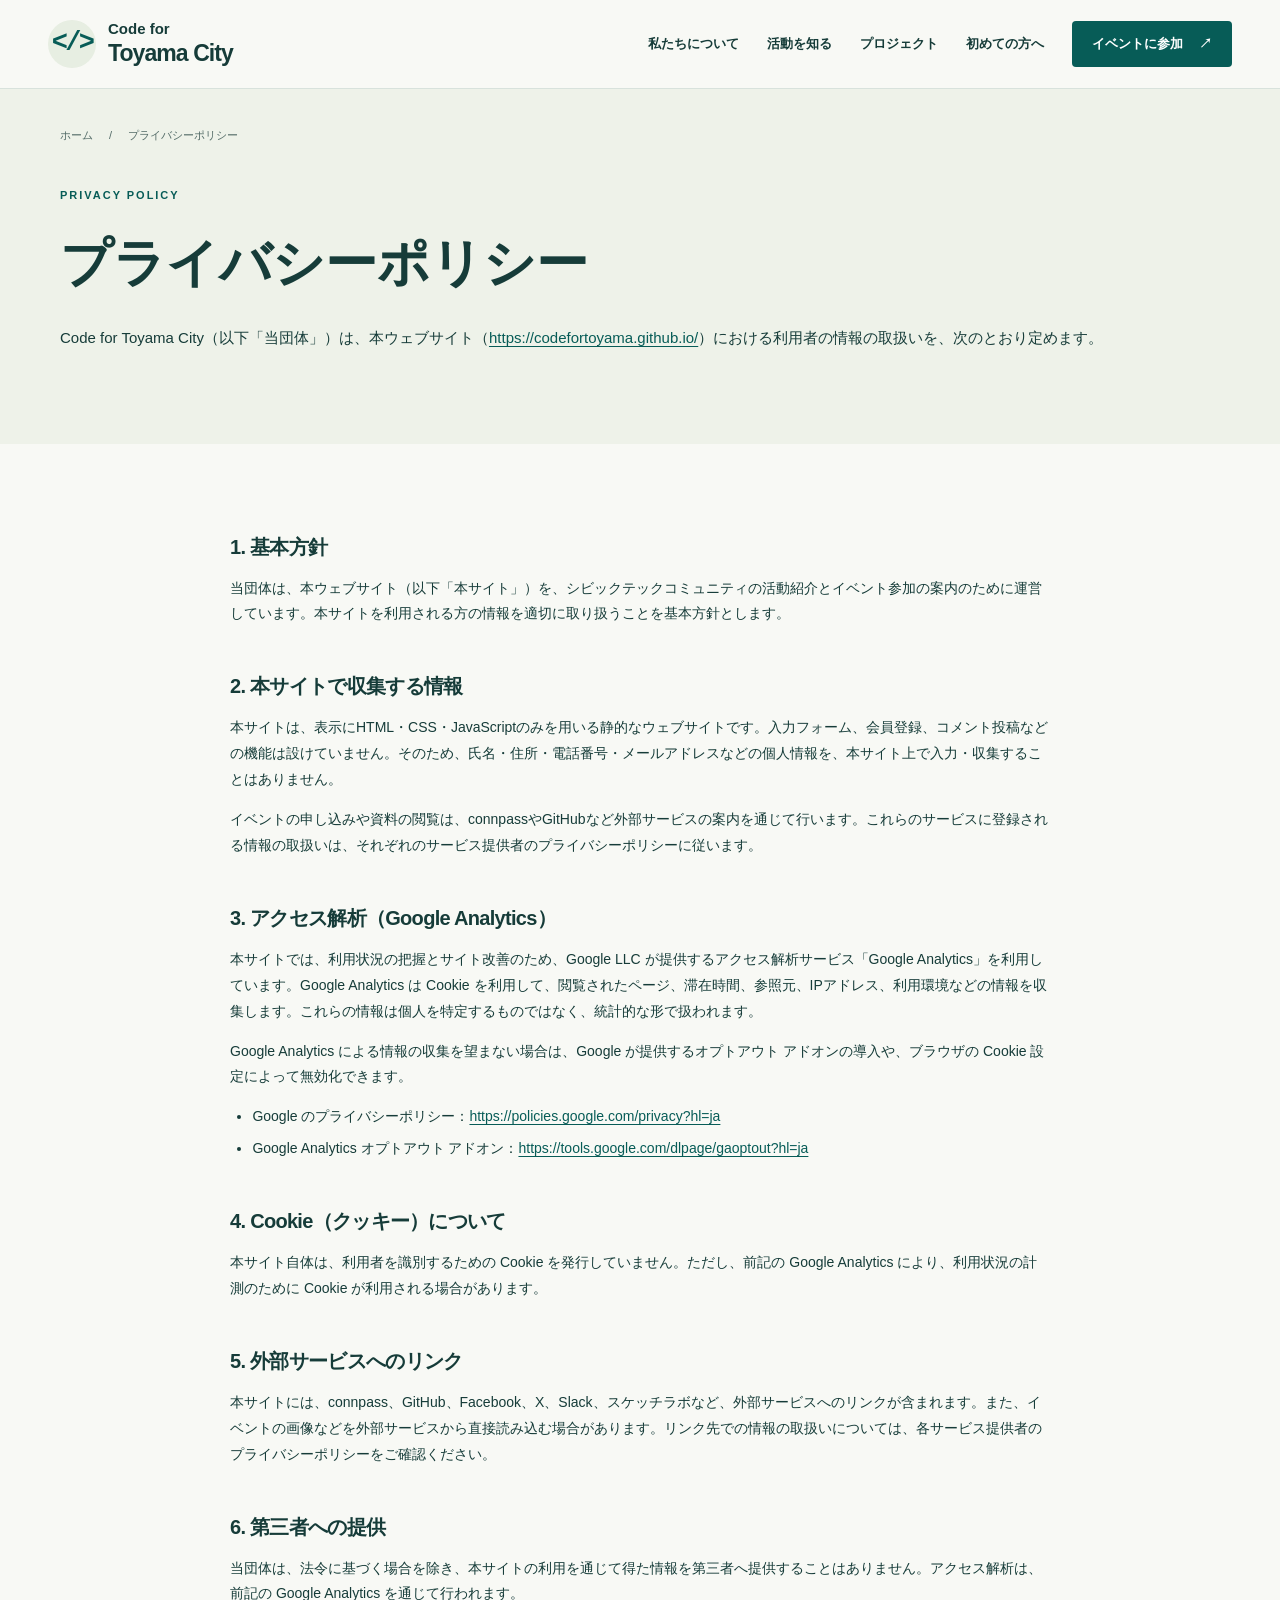
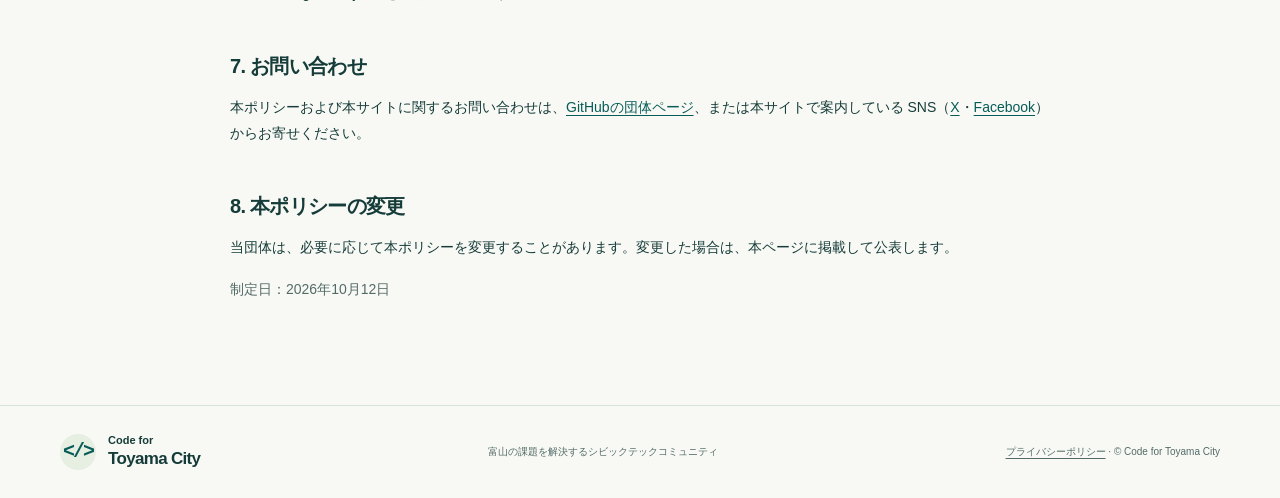
==== privacy.html @ ce1b4b66 "Drop unused legacy assets and add privacy policy - Remove js/scripts.js (third-party CORS proxy) and" ====
<!doctype html>
<html lang="ja">
<head>
  <meta charset="utf-8">
  <!-- Google tag (gtag.js) -->
  <script async src="https://www.googletagmanager.com/gtag/js?id=G-0SFK86LPGH"></script>
  <script>
    window.dataLayer = window.dataLayer || [];
    function gtag(){dataLayer.push(arguments);}
    gtag('js', new Date());
    gtag('config', 'G-0SFK86LPGH');
  </script>
  <meta name="viewport" content="width=device-width, initial-scale=1">
  <meta name="description" content="Code for Toyama Cityのウェブサイトにおけるプライバシーポリシー。アクセス解析の利用、Cookie、外部サービスへのリンク、情報の取扱いについて掲載しています。">
  <meta name="theme-color" content="#075c57">
  <meta property="og:type" content="website">
  <meta property="og:title" content="プライバシーポリシー | Code for Toyama City">
  <meta property="og:description" content="Code for Toyama Cityのウェブサイトにおける情報の取扱いについて。">
  <meta property="og:url" content="https://codefortoyama.github.io/privacy.html">
  <meta property="og:image" content="https://codefortoyama.github.io/assets/img/masthead.jpg">
  <meta property="og:locale" content="ja_JP">
  <meta name="twitter:card" content="summary_large_image">
  <link rel="canonical" href="https://codefortoyama.github.io/privacy.html">
  <link rel="icon" href="assets/img/favicon.ico">
  <link rel="apple-touch-icon" href="assets/img/apple-touch-icon.png">
  <link rel="stylesheet" href="css/site.css">
  <script src="js/site.js" defer></script>
  <title>プライバシーポリシー | Code for Toyama City</title>
</head>
<body>
  <a class="skip-link" href="#main">本文へ移動</a>
  <header class="site-header">
    <div class="header-inner">
      <a class="brand" href="./" aria-label="Code for Toyama City ホーム"><span class="brand-symbol" aria-hidden="true">&lt;/&gt;</span><span>Code for <strong>Toyama City</strong></span></a>
      <button class="menu-toggle" type="button" aria-expanded="false" aria-controls="navigation" hidden>メニュー <span aria-hidden="true">☰</span></button>
      <nav id="navigation" class="navigation" aria-label="メインナビゲーション">
        <a href="./#about">私たちについて</a>
        <a href="./#activities">活動を知る</a>
        <a href="projects.html">プロジェクト</a>
        <a href="./#first-step">初めての方へ</a>
        <a class="nav-cta" href="https://codefortoyama.connpass.com/">イベントに参加 <span aria-hidden="true">↗</span></a>
      </nav>
    </div>
  </header>
  <main id="main">
    <section class="project-page-hero" aria-labelledby="page-title">
      <div class="container">
        <nav class="breadcrumbs" aria-label="パンくず"><a href="./">ホーム</a><span aria-hidden="true">/</span><span aria-current="page">プライバシーポリシー</span></nav>
        <p class="eyebrow">PRIVACY POLICY</p>
        <h1 id="page-title">プライバシーポリシー</h1>
        <p class="project-page-description">Code for Toyama City（以下「当団体」）は、本ウェブサイト（<a href="https://codefortoyama.github.io/">https://codefortoyama.github.io/</a>）における利用者の情報の取扱いを、次のとおり定めます。</p>
      </div>
    </section>
    <section class="section">
      <div class="container legal">
        <h2>1. 基本方針</h2>
        <p>当団体は、本ウェブサイト（以下「本サイト」）を、シビックテックコミュニティの活動紹介とイベント参加の案内のために運営しています。本サイトを利用される方の情報を適切に取り扱うことを基本方針とします。</p>

        <h2>2. 本サイトで収集する情報</h2>
        <p>本サイトは、表示にHTML・CSS・JavaScriptのみを用いる静的なウェブサイトです。入力フォーム、会員登録、コメント投稿などの機能は設けていません。そのため、氏名・住所・電話番号・メールアドレスなどの個人情報を、本サイト上で入力・収集することはありません。</p>
        <p>イベントの申し込みや資料の閲覧は、connpassやGitHubなど外部サービスの案内を通じて行います。これらのサービスに登録される情報の取扱いは、それぞれのサービス提供者のプライバシーポリシーに従います。</p>

        <h2>3. アクセス解析（Google Analytics）</h2>
        <p>本サイトでは、利用状況の把握とサイト改善のため、Google LLC が提供するアクセス解析サービス「Google Analytics」を利用しています。Google Analytics は Cookie を利用して、閲覧されたページ、滞在時間、参照元、IPアドレス、利用環境などの情報を収集します。これらの情報は個人を特定するものではなく、統計的な形で扱われます。</p>
        <p>Google Analytics による情報の収集を望まない場合は、Google が提供するオプトアウト アドオンの導入や、ブラウザの Cookie 設定によって無効化できます。</p>
        <ul>
          <li>Google のプライバシーポリシー：<a href="https://policies.google.com/privacy?hl=ja">https://policies.google.com/privacy?hl=ja</a></li>
          <li>Google Analytics オプトアウト アドオン：<a href="https://tools.google.com/dlpage/gaoptout?hl=ja">https://tools.google.com/dlpage/gaoptout?hl=ja</a></li>
        </ul>

        <h2>4. Cookie（クッキー）について</h2>
        <p>本サイト自体は、利用者を識別するための Cookie を発行していません。ただし、前記の Google Analytics により、利用状況の計測のために Cookie が利用される場合があります。</p>

        <h2>5. 外部サービスへのリンク</h2>
        <p>本サイトには、connpass、GitHub、Facebook、X、Slack、スケッチラボなど、外部サービスへのリンクが含まれます。また、イベントの画像などを外部サービスから直接読み込む場合があります。リンク先での情報の取扱いについては、各サービス提供者のプライバシーポリシーをご確認ください。</p>

        <h2>6. 第三者への提供</h2>
        <p>当団体は、法令に基づく場合を除き、本サイトの利用を通じて得た情報を第三者へ提供することはありません。アクセス解析は、前記の Google Analytics を通じて行われます。</p>

        <h2>7. お問い合わせ</h2>
        <p>本ポリシーおよび本サイトに関するお問い合わせは、<a href="https://github.com/codefortoyama">GitHubの団体ページ</a>、または本サイトで案内している SNS（<a href="https://x.com/codefortoyama">X</a>・<a href="https://www.facebook.com/codefortoyama/">Facebook</a>）からお寄せください。</p>

        <h2>8. 本ポリシーの変更</h2>
        <p>当団体は、必要に応じて本ポリシーを変更することがあります。変更した場合は、本ページに掲載して公表します。</p>

        <p class="section-note">制定日：2026年10月12日</p>
      </div>
    </section>
  </main>
  <footer class="site-footer"><div class="container footer-layout"><a class="brand" href="./"><span class="brand-symbol" aria-hidden="true">&lt;/&gt;</span><span>Code for <strong>Toyama City</strong></span></a><p>富山の課題を解決するシビックテックコミュニティ</p><small><a href="privacy.html">プライバシーポリシー</a> · © Code for Toyama City</small></div></footer>
</body>
</html>
---- css/site.css ----
:root {
  --ink: #163c39;
  --teal: #075c57;
  --muted: #536b67;
  --paper: #f8f9f5;
  --lime: #def39a;
  --line: #d8e2dc;
  --width: 1160px;
}
* { box-sizing: border-box; }
html { scroll-behavior: smooth; scroll-padding-top: 100px; }
body { margin: 0; color: var(--ink); background: var(--paper); font-family: "Noto Sans JP", "Hiragino Kaku Gothic ProN", "Yu Gothic", Meiryo, sans-serif; line-height: 1.85; -webkit-font-smoothing: antialiased; }
a { color: inherit; text-decoration: none; }
button { font: inherit; }
img { display: block; max-width: 100%; height: auto; }
h1, h2, h3, p, figure { margin: 0; }
h1, h2, h3 { line-height: 1.5; }
a, button, summary { -webkit-tap-highlight-color: transparent; }
:focus-visible { outline: 3px solid #b55217; outline-offset: 5px; }
.container { width: min(var(--width), calc(100% - 96px)); margin-inline: auto; }
.skip-link { position: fixed; top: -100px; left: 16px; z-index: 100; background: white; padding: 12px 24px; }
.skip-link:focus { top: 12px; }
.site-header { position: sticky; top: 0; z-index: 20; background: rgba(248, 249, 245, .97); border-bottom: 1px solid var(--line); }
.header-inner { min-height: 88px; max-width: 1440px; margin: auto; padding: 14px 48px; display: flex; align-items: center; justify-content: space-between; gap: 32px; }
.brand { display: inline-flex; align-items: center; gap: 12px; font-size: 15px; font-weight: 600; line-height: 1.25; flex-shrink: 0; }
.brand strong { display: block; font-size: 23px; letter-spacing: -.04em; }
.brand-symbol { font-family: monospace; font-size: 27px; font-weight: 700; color: var(--teal); background: #e7eee2; width: 48px; height: 48px; display: grid; place-items: center; border-radius: 50%; letter-spacing: -.1em; }
.navigation { display: flex; align-items: center; gap: 28px; font-size: 13px; font-weight: 700; }
.navigation a { transition: color .2s; }
.navigation a:hover { color: #26756d; }
.navigation .nav-cta { background: var(--teal); color: white; padding: 11px 20px; border-radius: 4px; }
.nav-cta span { margin-left: 12px; }
.navigation .nav-cta:hover { background: #164e47; }
.menu-toggle { display: none; }
.hero { position: relative; min-height: 660px; color: white; display: flex; align-items: center; isolation: isolate; overflow: hidden; }
.hero-image, .hero-shade { position: absolute; inset: 0; width: 100%; height: 100%; z-index: -1; }
.hero-image { object-fit: cover; object-position: center 68%; }
.hero-shade { background: linear-gradient(90deg, rgba(8, 39, 40, .83), rgba(8, 39, 40, .46) 53%, rgba(8, 39, 40, .08)); }
.hero-content { padding-block: 76px 112px; }
.eyebrow { font-family: Arial, sans-serif; font-weight: 700; font-size: 11px; letter-spacing: .18em; line-height: 1.5; color: var(--teal); margin-bottom: 20px; }
.eyebrow.light { color: var(--lime); }
.hero h1 { font-size: clamp(40px, 4.9vw, 68px); letter-spacing: .045em; font-weight: 800; line-height: 1.45; margin-bottom: 26px; }
.hero-description { font-size: 16px; line-height: 2; letter-spacing: .04em; }
.hero-actions { display: flex; gap: 30px; align-items: center; flex-wrap: wrap; margin-top: 34px; }
.button { display: inline-flex; align-items: center; justify-content: space-between; gap: 32px; min-height: 56px; padding: 16px 26px; border-radius: 4px; font-size: 14px; font-weight: 700; transition: background .2s, transform .2s; }
.button-lime { color: var(--ink); background: var(--lime); }
.button-lime:hover { background: #cde879; transform: translateY(-2px); }
.hero-link { font-size: 13px; border-bottom: 1px solid #a4b6ac; padding-block: 10px; }
.hero-link span { margin-left: 20px; }
.hero-bottom { position: absolute; bottom: 27px; left: 0; right: 0; display: flex; justify-content: space-between; align-items: center; font-size: 11px; letter-spacing: .08em; color: #e5ece7; }
.hero-location { font-family: Arial, sans-serif; font-size: 10px; letter-spacing: .18em; }
.mobile-break { display: none; }
.section { padding-block: 88px; }
.section-heading { display: flex; justify-content: space-between; align-items: end; gap: 32px; margin-bottom: 36px; }
.section-heading .eyebrow { margin-bottom: 12px; }
h2 { font-size: clamp(25px, 2.55vw, 34px); letter-spacing: -.035em; font-weight: 700; }
.text-link { display: inline-flex; gap: 24px; align-items: center; font-size: 13px; font-weight: 700; border-bottom: 1px solid var(--ink); padding-bottom: 6px; flex-shrink: 0; }
.text-link:hover { color: var(--teal); border-color: var(--teal); }
.events-section { background: #eef2e9; padding-block: 60px; }
.event-feature { display: flex; align-items: stretch; background: white; border: 1px solid var(--line); border-radius: 6px; overflow: hidden; }
.event-feature-connpass { flex-direction: column; }
.event-content { display: flex; align-items: stretch; min-width: 0; }
.event-eyecatch-link { display: block; background: #edf2ed; border-bottom: 1px solid var(--line); }
.event-eyecatch { display: block; width: 100%; height: clamp(180px, 24vw, 280px); object-fit: contain; }
.event-history-image { width: 100px; height: auto; aspect-ratio: 1200 / 630; object-fit: contain; background: #edf2ed; border-radius: 3px; flex-shrink: 0; }
.event-date { width: 152px; flex-shrink: 0; margin-block: 30px; border-right: 1px solid var(--line); display: flex; flex-direction: column; justify-content: center; align-items: center; font-family: Arial, sans-serif; }
.event-date span { font-size: 11px; letter-spacing: .1em; }
.event-date strong { font-size: 66px; line-height: 1.15; font-weight: 500; }
.event-body { padding: 30px 32px; flex: 1; }
.tags { display: flex; flex-wrap: wrap; gap: 8px; margin-bottom: 12px; }
.tag { color: var(--teal); font-size: 10px; font-weight: 700; background: #e6eee5; padding: 3px 10px; border: 1px solid #e6eee5; border-radius: 2px; }
.tag-outline { background: transparent; border-color: var(--line); color: var(--muted); }
.event-body h3 { font-size: 22px; margin-bottom: 10px; }
.event-body > p { font-size: 13px; color: var(--muted); }
.event-meta { display: flex; flex-wrap: wrap; gap: 8px 20px; margin-top: 16px; font-size: 12px; font-weight: 700; }
.event-body .event-organizer { font-size: 11px; margin-top: 8px; }
.event-link { display: flex; flex-direction: column; justify-content: center; font-size: 13px; font-weight: 700; padding: 28px; background: #fafbf8; border-left: 1px solid var(--line); }
.event-link span { font-size: 11px; font-weight: 400; color: var(--muted); }
.event-link:hover { background: #edf4e2; }
.section-note { font-size: 11px; color: var(--muted); margin-top: 16px; }
.event-group-heading { font-size: 17px; margin: 30px 0 16px; }
.connpass-events { display: grid; gap: 16px; }
.event-empty { padding: 24px; background: white; border: 1px solid var(--line); font-size: 13px; }
.event-history { margin-top: 24px; }
.event-history summary { cursor: pointer; font-size: 13px; font-weight: 700; padding: 12px 0; }
.event-history ul { list-style: none; margin: 0; padding: 0; }
.event-history li { border-top: 1px solid var(--line); }
.event-history a { display: flex; align-items: baseline; gap: 20px; padding: 14px 0; font-size: 13px; }
.event-history a:hover { color: var(--teal); }
.event-history time { flex-shrink: 0; font-family: Arial, sans-serif; font-size: 11px; color: var(--muted); }
.event-history span:last-child { margin-left: auto; }
.feed-warning { color: #834817; }
.about-layout { display: grid; grid-template-columns: 1fr 1fr; gap: 68px; }
.about-intro h2 { font-size: clamp(26px, 2.5vw, 34px); line-height: 1.8; }
.about-copy > p { margin-bottom: 20px; font-size: 14px; }
.about-copy .lead { font-size: 18px; font-weight: 700; }
.civic-note { border-left: 3px solid var(--teal); padding-left: 20px; margin-top: 30px; }
.small-label { font-size: 11px; font-weight: 700; color: var(--teal); }
.civic-note p { font-size: 12px; color: var(--muted); margin-top: 8px; }
.activities-section { border-top: 1px solid var(--line); }
.heading-description { font-size: 13px; color: var(--muted); }
.activities-layout { display: grid; grid-template-columns: 1.05fr 1fr; gap: 56px; align-items: center; }
.community-photo img { width: 100%; aspect-ratio: 4 / 3; object-fit: cover; border-radius: 4px; }
.community-photo figcaption { font-size: 11px; color: var(--muted); margin-top: 12px; }
.activity-list article { display: flex; gap: 24px; padding-block: 24px; border-bottom: 1px solid var(--line); }
.activity-list article:first-child { padding-top: 0; }
.activity-list article:last-child { border: 0; }
.activity-number { font-family: Arial, sans-serif; font-size: 12px; color: var(--teal); padding-top: 6px; }
.activity-list h3 { font-size: 21px; margin-bottom: 10px; }
.activity-list p { font-size: 13px; color: var(--muted); }
.activity-example { display: grid; grid-template-columns: auto 1fr auto; align-items: center; gap: 32px; padding: 30px 0; border-block: 1px solid var(--line); margin-top: 48px; }
.activity-example h3 { font-size: 17px; margin-bottom: 6px; }
.activity-example p { font-size: 12px; color: var(--muted); }
.example-date { font-size: 11px; color: var(--muted); }
.first-section { background: #edf2ed; }
.projects-section { border-top: 1px solid var(--line); background: #fff; }
.projects-intro { font-size: 14px; color: var(--muted); margin: -12px 0 28px; }
.project-grid { display: grid; grid-template-columns: repeat(3, minmax(0, 1fr)); gap: 24px; }
.project-card { display: flex; flex-direction: column; padding: 28px; background: var(--paper); border: 1px solid var(--line); border-radius: 5px; transition: border-color .2s, transform .2s; }
.project-card:hover { border-color: var(--teal); transform: translateY(-3px); }
.project-main-link { display: flex; flex-direction: column; flex: 1; }
.project-eyecatch { display: block; width: 100%; height: auto; aspect-ratio: 1200 / 630; object-fit: contain; background: #edf2ed; border-radius: 3px; margin-bottom: 24px; }
.project-source-link { font-size: 11px; color: var(--muted); margin-top: 16px; align-self: start; }
.project-source-link:hover, .repository-source-link:hover { color: var(--teal); text-decoration: underline; }
.project-card-number { font-family: Arial, sans-serif; font-size: 11px; letter-spacing: .12em; color: var(--teal); }
.project-card h3 { margin: 20px 0 12px; font-size: 21px; overflow-wrap: anywhere; }
.project-card p { font-size: 13px; color: var(--muted); margin-bottom: 24px; }
.project-card-bottom { margin-top: auto; padding-top: 20px; border-top: 1px solid var(--line); display: flex; justify-content: space-between; align-items: center; gap: 12px; font-size: 11px; }
.project-card time { color: var(--muted); }
.project-card-bottom > span { font-weight: 700; white-space: nowrap; }
.project-page-hero { background: #eef2e9; padding: 36px 0 64px; }
.breadcrumbs { display: flex; gap: 16px; font-size: 11px; color: var(--muted); margin-bottom: 42px; }
.breadcrumbs a:hover { text-decoration: underline; }
.project-page-hero h1 { font-size: clamp(34px, 5vw, 52px); margin-bottom: 22px; }
.project-page-description { font-size: 15px; margin-bottom: 28px; }
.repository-list { list-style: none; margin: 0; padding: 0; }
.repository-list li { border-top: 1px solid var(--line); }
.repository-list li:last-child { border-bottom: 1px solid var(--line); }
.repository-link { display: flex; justify-content: space-between; align-items: center; gap: 24px; padding: 22px 0; }
.repository-link:hover { color: var(--teal); }
.repository-source-link { display: inline-block; font-size: 11px; color: var(--muted); margin: -8px 0 20px; }
.repository-name { display: block; font-size: 17px; font-weight: 700; overflow-wrap: anywhere; }
.repository-description { display: block; color: var(--muted); font-size: 12px; margin-top: 6px; overflow-wrap: anywhere; }
.repository-meta { display: flex; align-items: center; flex-shrink: 0; gap: 20px; font-size: 11px; color: var(--muted); }
.repository-badges { display: inline-flex; flex-wrap: wrap; gap: 8px; margin-top: 8px; }
.repository-meta .repository-destination { font-size: 11px; font-weight: 700; color: var(--teal); }
.navigation a[aria-current="page"] { text-decoration: underline; text-underline-offset: 5px; }
.legal { max-width: 820px; }
.legal h2 { font-size: 20px; margin: 44px 0 14px; }
.legal h2:first-child { margin-top: 0; }
.legal p { font-size: 14px; margin-bottom: 14px; }
.legal ul { margin: 0 0 14px; padding-left: 1.4em; }
.legal li { font-size: 14px; margin-bottom: 6px; }
.legal a, .project-page-description a { color: var(--teal); text-decoration: underline; text-underline-offset: 3px; overflow-wrap: anywhere; }
.legal a:hover, .project-page-description a:hover { color: #26756d; }
.site-footer small a { text-decoration: underline; text-underline-offset: 3px; }
.site-footer small a:hover { color: var(--teal); }
.steps { list-style: none; padding: 0; margin: 0; display: grid; grid-template-columns: repeat(3, 1fr); gap: 36px; }
.steps li { border-top: 2px solid var(--teal); padding-top: 20px; }
.step-number { font-family: Arial, sans-serif; font-size: 11px; letter-spacing: .12em; color: var(--teal); }
.steps h3 { margin-top: 18px; margin-bottom: 12px; font-size: 18px; }
.steps p { font-size: 13px; color: var(--muted); }
.faq-layout { display: grid; grid-template-columns: 1fr 2fr; gap: 52px; margin-top: 68px; }
.faq-layout > h3 { font-size: 19px; padding-top: 18px; }
.faq-list details { border-bottom: 1px solid #cbd8ce; }
.faq-list details:first-child { border-top: 1px solid #cbd8ce; }
.faq-list summary { cursor: pointer; padding: 18px 32px 18px 0; font-size: 13px; font-weight: 700; list-style: none; position: relative; }
.faq-list summary::-webkit-details-marker { display: none; }
.faq-list summary::after { content: "+"; position: absolute; right: 4px; font-size: 22px; top: 12px; color: var(--teal); }
.faq-list details[open] summary::after { content: "−"; }
.faq-list details p { padding-bottom: 20px; font-size: 13px; color: var(--muted); }
.join-section { background: var(--teal); color: white; padding-block: 72px; }
.join-layout { display: flex; align-items: center; justify-content: space-between; gap: 40px; }
.join-layout h2 { font-size: clamp(25px, 2.8vw, 36px); line-height: 1.7; }
.join-layout p:last-child { font-size: 13px; margin-top: 20px; color: #dce8e2; }
.join-layout .button { flex-shrink: 0; }
.follow-section { padding-block: 56px; }
.follow-layout { display: flex; align-items: center; justify-content: space-between; gap: 40px; }
.follow-layout .eyebrow { margin-bottom: 10px; }
.follow-layout h2 { font-size: 22px; }
.social-links { display: flex; flex-wrap: wrap; gap: 18px; }
.social-links a { min-width: 150px; border: 1px solid var(--line); border-radius: 4px; padding: 15px 20px; display: flex; justify-content: space-between; align-items: center; gap: 32px; font-family: Arial, sans-serif; font-size: 14px; font-weight: 700; }
.social-links a:hover { border-color: var(--teal); background: #edf2e9; }
.site-footer { border-top: 1px solid var(--line); padding-block: 28px; }
.footer-layout { display: flex; align-items: center; justify-content: space-between; flex-wrap: wrap; gap: 20px; }
.site-footer .brand { font-size: 11px; }
.site-footer .brand strong { font-size: 17px; }
.site-footer .brand-symbol { font-size: 20px; width: 36px; height: 36px; }
.site-footer p, .site-footer small { font-size: 10px; color: var(--muted); }
@media (min-width: 1500px) { .hero { min-height: 740px; } }
@media (max-width: 1050px) {
  .header-inner { padding-inline: 28px; gap: 20px; }
  .navigation { gap: 16px; font-size: 12px; }
  .container { width: calc(100% - 64px); }
  .event-link { padding: 20px; }
  .about-layout, .activities-layout { gap: 36px; }
  .activity-example { gap: 24px; }
}
@media (max-width: 900px) {
  .header-inner { min-height: 76px; flex-wrap: wrap; gap: 0; padding: 14px 24px; }
  .menu-toggle:not([hidden]) { display: flex; align-items: center; gap: 12px; border: 1px solid var(--line); background: transparent; color: var(--ink); padding: 8px 12px; border-radius: 4px; font-size: 12px; cursor: pointer; }
  .navigation { flex-basis: 100%; flex-direction: column; align-items: stretch; gap: 0; margin-top: 16px; }
  .navigation a { padding: 14px 0; border-top: 1px solid var(--line); }
  .navigation .nav-cta { margin-top: 12px; padding: 12px 16px; }
  .js-enabled .navigation:not(.is-open) { display: none; }
  .project-grid { grid-template-columns: 1fr; }
  .repository-link { align-items: start; }
  .repository-meta { flex-direction: column; align-items: end; gap: 4px; }
}
@media (max-width: 800px) {
  html { scroll-padding-top: 90px; }
  .header-inner { min-height: 76px; flex-wrap: wrap; gap: 0; padding: 14px 24px; }
  .brand { font-size: 12px; }
  .brand strong { font-size: 19px; }
  .brand-symbol { width: 42px; height: 42px; font-size: 23px; }
  .menu-toggle:not([hidden]) { display: flex; align-items: center; gap: 12px; border: 1px solid var(--line); background: transparent; color: var(--ink); padding: 8px 12px; border-radius: 4px; font-size: 12px; cursor: pointer; }
  .navigation { flex-basis: 100%; flex-direction: column; align-items: stretch; gap: 0; margin-top: 16px; }
  .navigation a { padding: 14px 0; border-top: 1px solid var(--line); }
  .navigation .nav-cta { margin-top: 12px; padding: 12px 16px; }
  .js-enabled .navigation:not(.is-open) { display: none; }
  .container { width: calc(100% - 48px); }
  .hero { min-height: 600px; }
  .hero-content { padding-block: 64px 108px; }
  .hero h1 { font-size: clamp(34px, 6.5vw, 52px); }
  .hero-shade { background: linear-gradient(90deg, rgba(8, 39, 40, .84), rgba(8, 39, 40, .38)); }
  .hero-description { font-size: 14px; }
  .hero-actions { gap: 24px; }
  .section { padding-block: 60px; }
  .section-heading { align-items: start; flex-direction: column; gap: 20px; }
  .event-feature { flex-wrap: wrap; }
  .event-content { flex-wrap: wrap; }
  .event-history a { flex-wrap: wrap; align-items: center; gap: 10px 14px; }
  .event-history-image { width: 80px; }
  .event-date { width: 100px; margin-block: 24px; }
  .event-date strong { font-size: 52px; }
  .event-body { padding: 24px; flex-basis: calc(100% - 100px); }
  .event-body h3 { font-size: 19px; }
  .event-link { width: 100%; flex-direction: row; gap: 24px; justify-content: space-between; align-items: center; border-left: 0; border-top: 1px solid var(--line); padding: 18px 24px; }
  .event-link br { display: none; }
  .about-layout, .activities-layout { grid-template-columns: 1fr; }
  .about-layout { gap: 28px; }
  .community-photo img { aspect-ratio: 16 / 10; }
  .activity-example { grid-template-columns: 1fr; gap: 12px; }
  .activity-example .text-link { justify-self: start; margin-top: 4px; }
  .steps { gap: 22px; }
  .steps h3 { font-size: 16px; }
  .faq-layout { grid-template-columns: 1fr; gap: 20px; margin-top: 44px; }
  .join-layout, .follow-layout { align-items: start; flex-direction: column; gap: 28px; }
  .join-section { padding-block: 56px; }
  .follow-section { padding-block: 40px; }
  .footer-layout { justify-content: start; }
  .site-footer small { margin-left: auto; }
}
@media (max-width: 480px) {
  .header-inner { padding-inline: 20px; }
  .container { width: calc(100% - 40px); }
  .hero { min-height: 620px; }
  .hero-image { object-position: 58% center; }
  .hero h1 { font-size: clamp(30px, 8.6vw, 36px); letter-spacing: .01em; }
  .hero-content { padding-top: 46px; }
  .eyebrow { font-size: 10px; letter-spacing: .12em; }
  .hero-actions { align-items: start; flex-direction: column; gap: 16px; }
  .hero-bottom { font-size: 10px; }
  .hero-location { display: none; }
  .mobile-break { display: inline; }
  h2, .about-intro h2 { font-size: 25px; }
  .event-date { width: 78px; }
  .event-date span { font-size: 9px; }
  .event-date strong { font-size: 42px; }
  .event-body { padding: 20px 16px; flex-basis: calc(100% - 78px); }
  .event-body h3 { font-size: 17px; }
  .event-meta { gap: 4px 14px; }
  .steps { grid-template-columns: 1fr; gap: 28px; }
  .steps h3 { font-size: 18px; margin-top: 10px; }
  .steps p { max-width: 36ch; }
  .social-links { width: 100%; gap: 12px; }
  .social-links a { flex: 1 1 130px; min-width: 0; }
  .site-footer p { flex-basis: 100%; }
  .site-footer small { margin-left: 0; }
  .repository-link { flex-direction: column; gap: 12px; }
  .repository-meta { width: 100%; flex-direction: row; align-items: center; justify-content: space-between; }
}
@media (prefers-reduced-motion: reduce) {
  html { scroll-behavior: auto; }
  *, *::before, *::after { transition: none !important; }
}
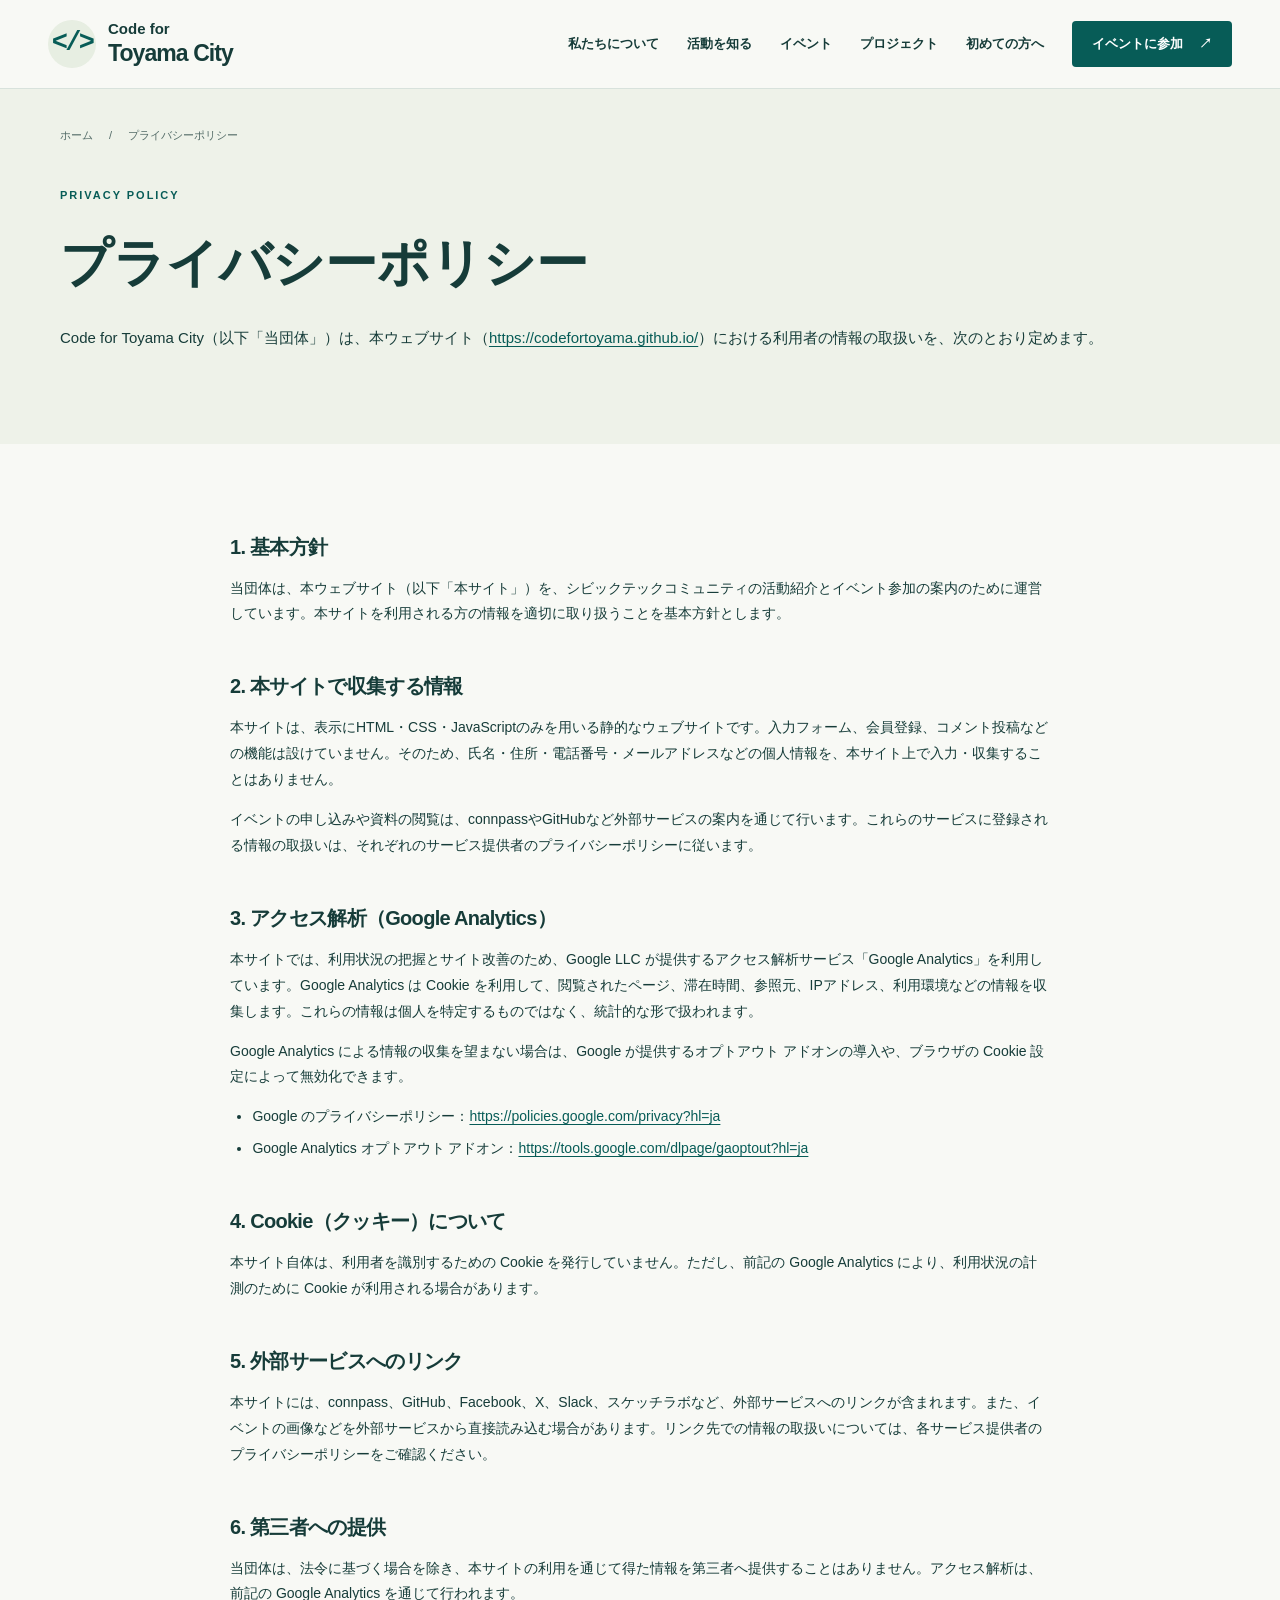
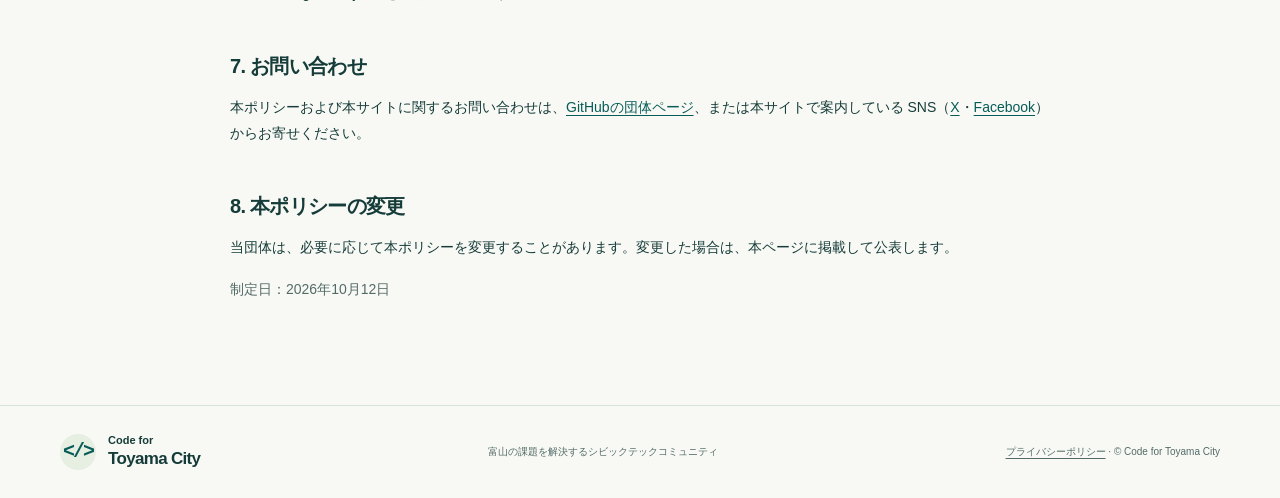
==== commit fd1a1d07: "Add event pages and embed community calendar" ====
--- a/privacy.html
+++ b/privacy.html
@@ -2,14 +2,11 @@
 <html lang="ja">
 <head>
   <meta charset="utf-8">
+  <meta http-equiv="Content-Security-Policy" content="default-src 'none'; script-src 'self' https://www.googletagmanager.com/gtag/js; script-src-attr 'none'; style-src 'self'; img-src 'self' https://codefortoyama.github.io https://media.connpass.com https://www.googletagmanager.com https://*.google-analytics.com; connect-src https://www.googletagmanager.com https://*.google-analytics.com https://*.google.com; font-src 'self'; base-uri 'none'; object-src 'none'; form-action 'none'; frame-src https://calendar.google.com; worker-src 'none'; upgrade-insecure-requests">
+  <meta name="referrer" content="strict-origin-when-cross-origin">
   <!-- Google tag (gtag.js) -->
+  <script src="js/analytics.js"></script>
   <script async src="https://www.googletagmanager.com/gtag/js?id=G-0SFK86LPGH"></script>
-  <script>
-    window.dataLayer = window.dataLayer || [];
-    function gtag(){dataLayer.push(arguments);}
-    gtag('js', new Date());
-    gtag('config', 'G-0SFK86LPGH');
-  </script>
   <meta name="viewport" content="width=device-width, initial-scale=1">
   <meta name="description" content="Code for Toyama Cityのウェブサイトにおけるプライバシーポリシー。アクセス解析の利用、Cookie、外部サービスへのリンク、情報の取扱いについて掲載しています。">
   <meta name="theme-color" content="#075c57">
@@ -36,6 +33,7 @@
       <nav id="navigation" class="navigation" aria-label="メインナビゲーション">
         <a href="./#about">私たちについて</a>
         <a href="./#activities">活動を知る</a>
+        <a href="Events/">イベント</a>
         <a href="projects.html">プロジェクト</a>
         <a href="./#first-step">初めての方へ</a>
         <a class="nav-cta" href="https://codefortoyama.connpass.com/">イベントに参加 <span aria-hidden="true">↗</span></a>
--- a/css/site.css
+++ b/css/site.css
@@ -144,6 +144,43 @@
 .repository-meta { display: flex; align-items: center; flex-shrink: 0; gap: 20px; font-size: 11px; color: var(--muted); }
 .repository-badges { display: inline-flex; flex-wrap: wrap; gap: 8px; margin-top: 8px; }
 .repository-meta .repository-destination { font-size: 11px; font-weight: 700; color: var(--teal); }
+.event-page-hero { background: #eef2e9; padding: 36px 0 64px; }
+.event-page-hero .eyebrow { margin-bottom: 16px; }
+.event-page-hero h1 { font-size: clamp(34px, 5vw, 52px); margin-bottom: 18px; }
+.event-lead { max-width: 64ch; font-size: 15px; }
+.event-actions { display: flex; flex-wrap: wrap; gap: 12px; margin-top: 28px; }
+.button-outline { border: 1px solid var(--teal); color: var(--teal); background: transparent; }
+.button-outline:hover { background: #e7eee2; transform: translateY(-2px); }
+.event-facts { display: grid; grid-template-columns: repeat(4, minmax(0, 1fr)); gap: 24px; margin: 0 0 56px; padding: 26px 0; border-block: 1px solid var(--line); }
+.event-facts dt { font-size: 11px; font-weight: 700; color: var(--teal); margin-bottom: 6px; }
+.event-facts dd { margin: 0; font-size: 14px; font-weight: 700; }
+.event-fact-note { font-size: 11px; font-weight: 400; color: var(--muted); }
+.event-detail-layout { display: grid; grid-template-columns: 1.15fr .85fr; gap: 56px; align-items: start; }
+.event-detail p { font-size: 14px; margin-bottom: 16px; }
+.event-detail h2 { margin-bottom: 20px; }
+.event-detail h3 { font-size: 18px; }
+.event-subsection-title { margin: 32px 0 12px; font-size: 18px; }
+.event-detail ul { margin: 0; padding-left: 1.3em; }
+.event-detail ul li { font-size: 14px; margin-bottom: 10px; }
+.event-detail .bullet-list { padding-left: 0; }
+.event-detail .bullet-list li { padding: 16px 0; border-top: 1px solid var(--line); margin: 0; }
+.event-detail .bullet-list li:last-child { border-bottom: 1px solid var(--line); }
+.bullet-list { list-style: none; margin: 0; padding: 0; }
+.bullet-list strong { color: var(--teal); }
+.timeline { list-style: none; margin: 0; padding: 0; }
+.timeline li { display: grid; grid-template-columns: 56px 1fr; gap: 18px; padding: 14px 0; border-top: 1px solid var(--line); }
+.timeline li:last-child { border-bottom: 1px solid var(--line); }
+.timeline span { font-family: Arial, sans-serif; font-size: 11px; font-weight: 700; color: var(--teal); padding-top: 4px; }
+.timeline div { font-size: 13px; }
+.event-detail .notice { margin-top: 24px; padding: 18px 20px; background: #fff; border-left: 3px solid var(--teal); font-size: 13px; color: var(--muted); }
+.notice strong { color: var(--teal); }
+.resource-list { list-style: none; margin: 0; padding: 0; }
+.resource-list li { border-top: 1px solid var(--line); }
+.resource-list li:last-child { border-bottom: 1px solid var(--line); }
+.resource-list a { display: flex; justify-content: space-between; align-items: center; gap: 24px; padding: 18px 0; font-size: 13px; }
+.resource-list a:hover { color: var(--teal); }
+.resource-list a > span:last-child { font-size: 11px; color: var(--muted); flex-shrink: 0; }
+.resource-name { font-weight: 700; }
 .navigation a[aria-current="page"] { text-decoration: underline; text-underline-offset: 5px; }
 .legal { max-width: 820px; }
 .legal h2 { font-size: 20px; margin: 44px 0 14px; }
@@ -174,6 +211,8 @@
 .join-layout h2 { font-size: clamp(25px, 2.8vw, 36px); line-height: 1.7; }
 .join-layout p:last-child { font-size: 13px; margin-top: 20px; color: #dce8e2; }
 .join-layout .button { flex-shrink: 0; }
+.join-calendar { margin-top: 44px; }
+.join-calendar iframe { display: block; width: 100%; max-width: var(--width); height: 600px; border: 0; background: white; border-radius: 6px; }
 .follow-section { padding-block: 56px; }
 .follow-layout { display: flex; align-items: center; justify-content: space-between; gap: 40px; }
 .follow-layout .eyebrow { margin-bottom: 10px; }
@@ -206,6 +245,8 @@
   .project-grid { grid-template-columns: 1fr; }
   .repository-link { align-items: start; }
   .repository-meta { flex-direction: column; align-items: end; gap: 4px; }
+  .event-facts { grid-template-columns: repeat(2, minmax(0, 1fr)); }
+  .event-detail-layout { grid-template-columns: 1fr; gap: 36px; }
 }
 @media (max-width: 800px) {
   html { scroll-padding-top: 90px; }
@@ -226,6 +267,8 @@
   .hero-description { font-size: 14px; }
   .hero-actions { gap: 24px; }
   .section { padding-block: 60px; }
+  .event-page-hero { padding: 28px 0 48px; }
+  .event-facts { margin-bottom: 40px; }
   .section-heading { align-items: start; flex-direction: column; gap: 20px; }
   .event-feature { flex-wrap: wrap; }
   .event-content { flex-wrap: wrap; }
@@ -279,6 +322,9 @@
   .site-footer small { margin-left: 0; }
   .repository-link { flex-direction: column; gap: 12px; }
   .repository-meta { width: 100%; flex-direction: row; align-items: center; justify-content: space-between; }
+  .event-facts { grid-template-columns: 1fr; gap: 16px; }
+  .timeline li { grid-template-columns: 48px 1fr; gap: 12px; }
+  .resource-list a { align-items: start; flex-direction: column; gap: 4px; }
 }
 @media (prefers-reduced-motion: reduce) {
   html { scroll-behavior: auto; }
